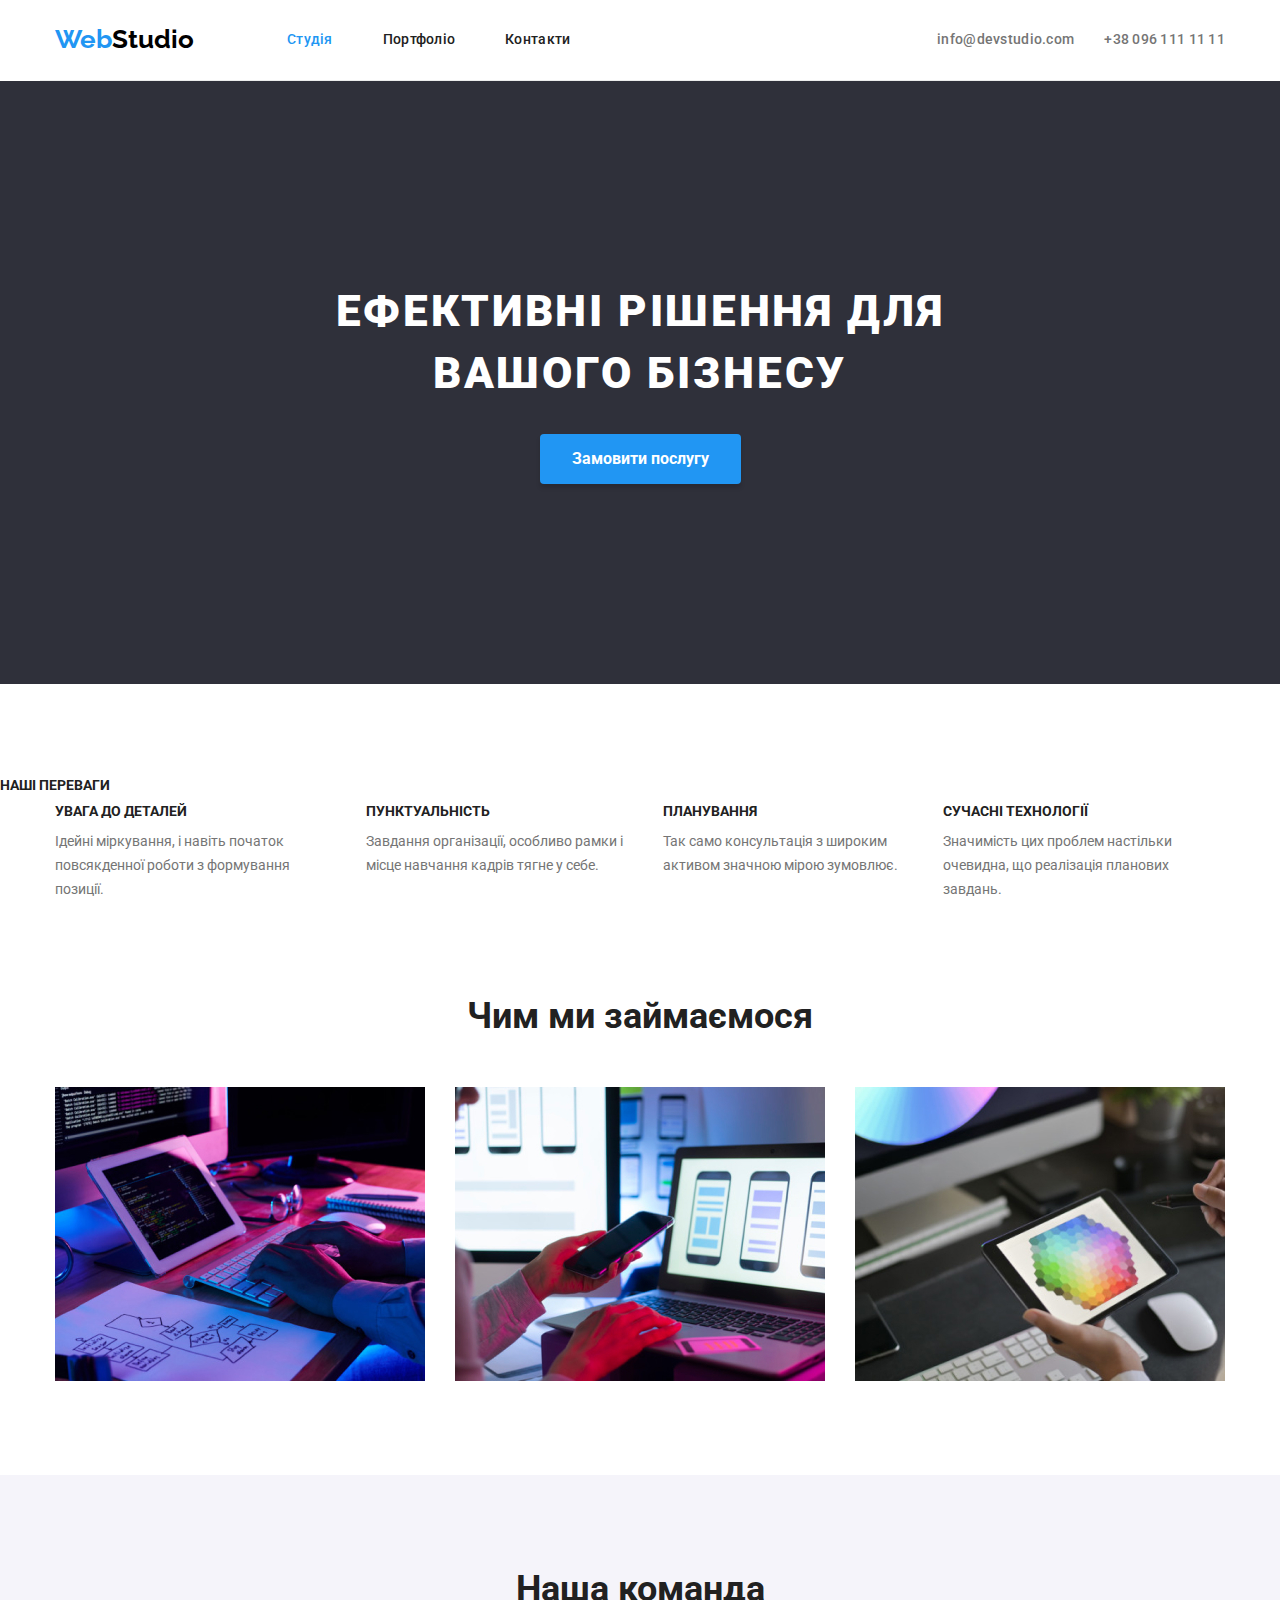
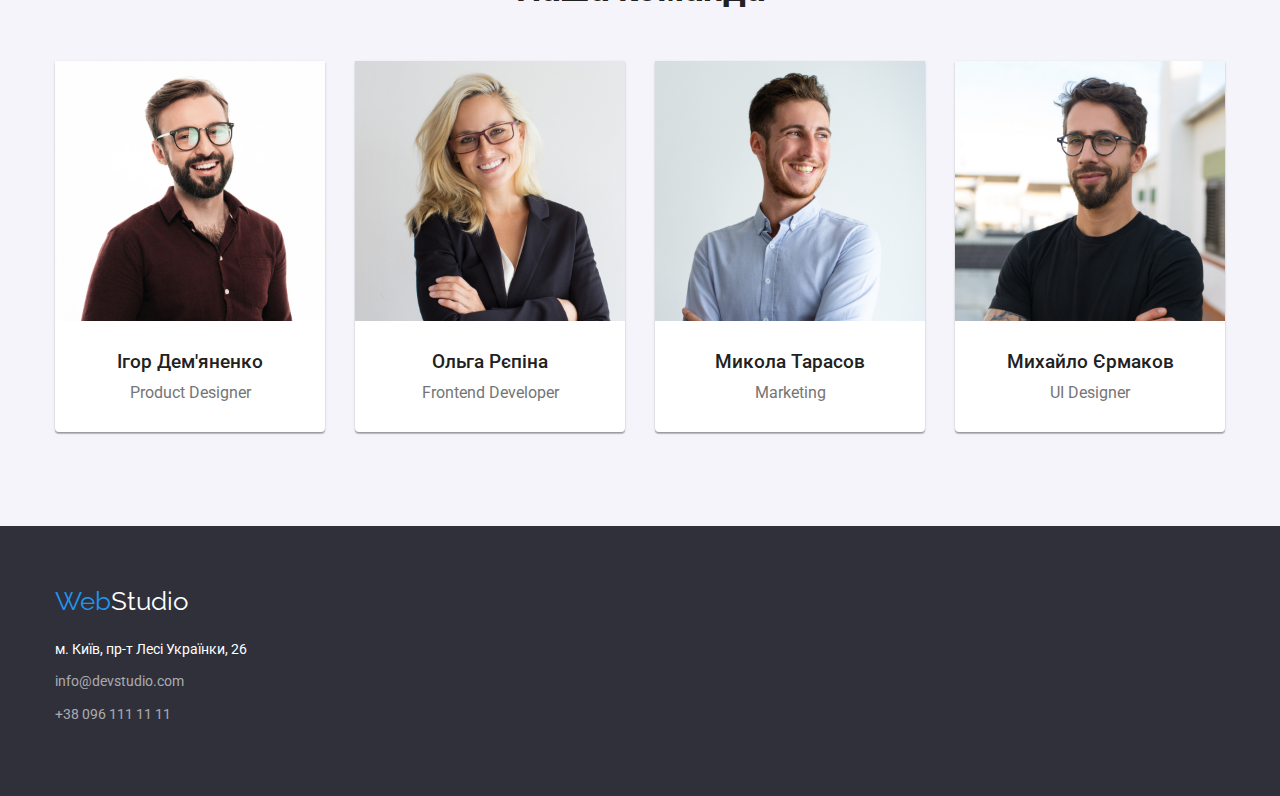
==== index.html @ a1585d73 "1.6" ====
<!DOCTYPE html>
<html lang="uk">

<head>
    <meta charset="UTF-8">
    <meta name="viewport" content="width=device-width, initial-scale=1.0">
    <link rel="preconnect" href="https://fonts.googleapis.com">
    <link rel="preconnect" href="https://fonts.gstatic.com" crossorigin>
    <link
        href="https://fonts.googleapis.com/css2?family=Raleway:wght@700&family=Roboto:wght@400;500;700;900&display=swap"
        rel="stylesheet">
    <link rel="stylesheet"
        href="https://cdnjs.cloudflare.com/ajax/libs/modern-normalize/1.0.0/modern-normalize.min.css" />
    <link rel="stylesheet" href="./CSS/styles.css">

    <title>Студія</title>
</head>

<body class="body">
    <header class="container">
        <div class="container-header">
            <nav class="site-nav">
                <a href="./index.html" lang="en" class="logo-web">Web<span class="colortext-black">Studio</span></a>
                <ul class="main-nav">
                    <li class="item"><a href="./index.html" class=link-active>Студія</a></li>
                    <li class="item"><a href="./portfolio.html" class=link>Портфоліо</a></li>
                    <li class="item"><a href="" class=link>Контакти</a></li>
                </ul>
            </nav>
            <ul class="auth-nav">
                <li class="item"><a href="mailto:info@devstudio.com" class="auth-link">info@devstudio.com</a></li>
                <li class="item"><a href="tel:+380961111111" class="auth-link">+38 096 111 11
                        11</a></li>
            </ul>
        </div>
    </header>
    <main>
        <section class="section-hero color-dark">
            <div class="container hero">
                <h1 class="hero-title">Ефективні рішення для вашого бізнесу</h1>
                <button class="button-index" type="button">Замовити послугу</button>
            </div>
        </section>
        <section class="section">
            <!--скрытый h2 НАШІ ПЕРЕВАГИ-->
            <h2 class="index-title1 hidden">Наші переваги</h2>
            <div class="container advantages">
                <ul class="advantages-list">
                    <li class="item">
                        <h3 class="index-title1">УВАГА ДО ДЕТАЛЕЙ</h3>
                        <p class="index-text1">Ідейні міркування, і навіть початок повсякденної роботи з формування
                            позиції.
                        </p>
                    </li>
                    <li class="item">
                        <h3 class="index-title1">ПУНКТУАЛЬНІСТЬ</h3>
                        <p class="index-text1">Завдання організації, особливо рамки і місце навчання кадрів тягне у
                            себе.</p>
                    </li>
                    <li class="item">
                        <h3 class="index-title1">ПЛАНУВАННЯ</h3>
                        <p class="index-text1">Так само консультація з широким активом значною мірою зумовлює.</p>
                    </li>
                    <li class="item">
                        <h3 class="index-title1">СУЧАСНІ ТЕХНОЛОГІЇ</h3>
                        <p class="index-text1">Значимість цих проблем настільки очевидна, що реалізація планових
                            завдань.</p>
                    </li>
                </ul>
            </div>
        </section>
        <section class="section-features">
            <div class="container-features">
                <h2 class="index-title0">Чим ми займаємося</h2>
                <ul class="features">
                    <!--заголовок для семантики, который есть в коде, но не виден пользователю-->
                    <li class="item"><img src="images/img1.jpg" alt="Набір тексу на клавіатурі" width="370"></li>
                    <li class="item"><img src="images/img2.jpg" alt="Користування ПК з телефоном" width="370"></li>
                    <li class="item"><img src="images/img3.jpg" alt="Підбір кольору на планшеті" width="370"></li>
                </ul>
            </div>
        </section>
        <section class="section color-lightdark">
            <div class="container">
                <h2 class="index-title0">Наша команда</h2>
                <ul class="team">
                    <li class="item"><img src="images/img21.jpg" alt="Ігор Дем'яненко Product Designer" width="270">
                        <div class="team-card">
                            <h3 class="index-title2">Ігор Дем'яненко</h3>
                            <p class="index-text2">Product Designer</p>
                        </div>
                    </li>
                    <li class="item"><img src="images/img22.jpg" alt="Ольга Рєпіна Frontend Developer" width="270">
                        <div class="team-card">
                            <h3 class="index-title2">Ольга Рєпіна</h3>
                            <p class="index-text2">Frontend Developer</p>
                        </div>
                    </li>
                    <li class="item"><img src="images/img23.jpg" alt="Микола Тарасов Маркетолог" width="270">
                        <div class="team-card">
                            <h3 class="index-title2">Микола Тарасов</h3>
                            <p class="index-text2">Marketing</p>
                        </div>
                    </li>
                    <li class="item"><img src="images/img24.jpg" alt="Михайло Єрмаков UI дизайнер" width="270">
                        <div class="team-card">
                            <h3 class="index-title2">Михайло Єрмаков</h3>
                            <p class="index-text2">UI Designer</p>
                        </div>
                    </li>
                </ul>
            </div>
        </section>
    </main>
    <footer class="footer">
        <div class="container">
            <a class="logo-footer" href="./index.html" lang="en">Web<span class="colortext-white">Studio</span></a>
            <address>
                <ul class="adress-list">
                    <li class="item"><a class=" text-footer" href="https://goo.gl/maps/eHnv2HKQCo3EBbyt8"
                            target="_blank" rel="noopener noreferrer nofollower">м. Київ, пр-т Лесі Українки, 26</a>
                    </li>
                    <li class="item"><a class=" text-footer60" href="mailto:info@devstudio.com">info@devstudio.com</a>
                    </li>
                    <li class="item"><a class=" text-footer60" href="tel:+380961111111">+38 096 111 11 11</a></li>
                </ul>
            </address>
        </div>
    </footer>
</body>

</html>
<!--фоны на сегментах-->
<!--aria-label добавить= вебинар 2 1:16-->
---- CSS/styles.css ----
:root {
    --primary-text-color: #757575;
    --title-text-color: #212121;
    --accent-color: #2196F3;
    --footer-color-60: rgba(255, 255, 255, 0.6);
    --footer-color: #000000;
    --secondary-title-color: #ffffff;
    --button-background-color: #F5F4FA;
    --background-color: color #FFFFFF;
    --background-color-dark: #2F303A;
}

.color-lightdark {
    background-color: var(--button-background-color);
}

.color-dark {
    background-color: #2F303A;
}


.body {

    color: var(--primary-text-color);
    background-color: var(--background-color);
    font-family: Roboto, sans-serif;
}

h1,
h2,
h3,
h4,
a,
p {
    margin-top: 0;
    margin-bottom: 0;
}

img {
    display: block;
}

ul {
    padding: 0;
    margin: 0;
}

.list {
    margin: 0;
    padding: 0;
    list-style: none;
}

.section {
    padding-top: 94px;
    padding-bottom: 94px;
}

.section-hero {
    padding-top: 200px;
    padding-bottom: 200px;

}

.visuality-hidden {
    position: absolute;
    white-space: nowrap;
    width: 1px;
    height: 1px;
    overflow: hidden;
    border: 0;
    padding: 0;
    clip: rect(0 0 0 0);
    clip-path: inset(50%);
    margin: -1px;
}

header {
    border-bottom: 1px;
    border-bottom-style: solid;
    border-color: rgba(236, 236, 236, 1);
}

.container-header {
    display: flex;
    align-items: center;
    justify-content: flex-start;

}

.container {
    margin-left: auto;
    margin-right: auto;
    width: 1200px;
    padding-left: 15px;
    padding-right: 15px;

}

.hero {
    text-align: center;
}



.advantages-list {
    padding: 0;
    list-style: none;
    display: flex;
    gap: 30px;
}

.advantages-list .item {
    padding: 0;
}

.about {
    padding-top: 47px;
}

.logo-web {
    text-decoration: none;
    color: var(--accent-color);
    font-family: 'Raleway';
    font-weight: 700;
    font-size: 26px;
    line-height: 1.2;
    padding-top: 24px;
    padding-bottom: 25px;
}

.colortext-black {
    color: var(--footer-color);
    /*logo <span>*/
}

.colortext-white {
    font-family: 'Raleway';
    color: var(--secondary-title-color);
}

.site-nav {
    display: flex;
    align-items: center;
    line-height: 16px;
}

.main-nav {
    margin: 0;
    padding: 0;
    display: flex;
    list-style: none;
    margin-left: 93px;
}

.main-nav li {
    margin: 0;
    padding: 0;
    margin-right: 50px;
}


.main-nav .link {
    display: block;
    margin: 0;
    text-decoration: none;
    color: var(--title-text-color);
    font-weight: 500;
    font-size: 14px;
    line-height: 1.14;
    letter-spacing: 0.02em;
    padding-top: 32px;
    padding-bottom: 32px;
    box-sizing: border-box;
}

.link-active {
    display: block;
    text-decoration: none;
    color: var(--accent-color);
    font-weight: 500;
    font-size: 14px;
    line-height: 1.14;
    letter-spacing: 0.02em;
    padding-top: 32px;
    padding-bottom: 32px;
    box-sizing: border-box;
}


.link:hover,
.link:focus,
.link:active {
    color: var(--accent-color);
}

.auth-nav {
    margin: 0;
    display: flex;
    list-style: none;
    margin-left: auto;
    text-decoration: none;


}

.auth-nav .item {
    padding: 0;
    display: flex;
    text-decoration: none;
    font-size: 14px;
    color: var(--primary-text-color);
    letter-spacing: 0.02em;
    list-style: none;
    box-sizing: border-box;

}


.auth-link {
    text-decoration: none;
    color: var(--primary-text-color);
    font-weight: 500;
    line-height: 1.14;
    letter-spacing: 0.02em;
    padding-top: 32px;
    padding-bottom: 32px;
}

.auth-nav .item+.item {
    margin-left: 30px;
}

.auth-link:hover,
.auth-link:focus,
.auth-link:active {
    text-decoration: none;
    color: var(--accent-color);
    display: flex;
}

.button-index {
    text-decoration: none;
    background-color: var(--accent-color);
    color: var(--secondary-title-color);
    box-shadow: 0px 4px 4px rgba(0, 0, 0, 0.15);
    border: none;
    border-radius: 4px;
    cursor: pointer;
    padding: 10px 32px;
    left: 692px;
    font-size: 16px;
    line-height: 1.85;
    font-weight: 700;

}


.hero-title {
    margin-left: auto;
    margin-right: auto;
    margin-bottom: 30px;
    font-weight: 900;
    font-size: 44px;
    line-height: 1.4;
    letter-spacing: 0.06em;
    text-transform: uppercase;
    text-align: center;
    max-width: 696px;
    color: var(--secondary-title-color)
}

.section-features {
    padding-bottom: 94px;
}

.container-features {
    margin-left: auto;
    margin-right: auto;
    width: 1200px;
    padding-left: 15px;
    padding-right: 15px;
}

.features {
    padding: 0;
    list-style: none;
    display: flex;
    gap: 30px;
}

.features .item {
    padding: 0;
    border-bottom: 5px;
    border-bottom-right-radius: 5px;
}


.index-title0 {
    margin: 0px;
    margin-bottom: 50px;
    color: var(--title-text-color);
    font-size: 36px;
    line-height: 1.16;
    text-align: center;
}


.index-title1 {
    margin-bottom: 10px;
    color: var(--title-text-color);
    font-size: 14px;
    line-height: 1.14;
    text-transform: uppercase;
}

.index-text1 {
    line-height: 1.71;
    font-weight: 400;
    font-size: 14px;
}



.index-title2 {
    margin-bottom: 10px;
    color: var(--title-text-color);
    font-weight: 500;
    line-height: 1.19;
    text-align: center;
}

.index-text2 {
    margin: 0;
    padding: 0;
    font-size: 16px;
    line-height: 1.19;
    text-align: center;
}

.footer {
    padding-top: 60px;
    padding-bottom: 60px;
    background-color: var(--background-color-dark);

}

.logo-footer {
    padding: 0;
    text-decoration: none;
    color: var(--accent-color);
    font-family: 'Raleway';
    font-size: 26px;
    line-height: 1.2;
}

.adress-list {
    list-style: none;
    margin-top: 20px;
}

.adress-list .item {
    margin: 0;
    margin-bottom: 9px;
}

.text-footer {
    text-decoration: none;
    color: var(--secondary-title-color);
    font-style: normal;
    font-size: 14px;
    line-height: 1.7;
}

.text-footer:focus,
.text-footer:hover,
.text-footer:active {
    color: var(--accent-color);
}

.text-footer60 {
    text-decoration: none;
    color: var(--footer-color-60);
    font-size: 14px;
    font-style: normal;
    line-height: 1.7;
}

.portfolio-filter {
    padding-bottom: 50px;
    list-style: none;
    display: flex;
    align-items: center;
    list-style: none;
    justify-content: center;
    gap: 8px;
}


.text-footer60:focus,
.text-footer60:hover,
.text-footer60:active {
    color: var(--accent-color);
}



.button-portfolio {
    padding-left: 22px;
    padding-top: 6px;
    padding-right: 22px;
    padding-bottom: 6px;
    background-color: var(--button-background-color);
    color: var(--title-text-color);
    border-radius: 4px;
    cursor: pointer;
    font-weight: 500;
    font-size: 16px;
    line-height: 1.63;
    border-style: none;
}

.button-portfolio:hover,
.button-portfolio:focus,
.button-portfolio:active {
    background-color: var(--accent-color);
    color: var(--secondary-title-color);
    box-shadow: 0px 3px 1px rgba(0, 0, 0, 0.1), 0px 1px 2px rgba(0, 0, 0, 0.08), 0px 2px 2px rgba(0, 0, 0, 0.12);
    border-radius: 4px;
    cursor: pointer;
}

.portfolio {
    display: flex;
    flex-wrap: wrap;
    gap: 30px;
    list-style: none;
}

.portfolio .item {
    width: 370px;
}


.portfolio-title {
    color: var(--title-text-color);
    font-size: 18px;
    line-height: 1.8;
    letter-spacing: 0.06em;
}

.portfolio-card {
    padding: 24px;
    border-left: 1px solid rgba(238, 238, 238, 1);
    border-right: 1px solid rgba(238, 238, 238, 1);

    border-bottom: 1px solid rgba(238, 238, 238, 1);
}

.portfolio-text {
    font-size: 16px;
    line-height: 1.88;
}

.team-card {
    padding-top: 30px;
    padding-bottom: 30px;
}

.team {
    display: flex;
    background: var(--button-background-color);
    list-style: none;
    gap: 30px;
}

.team .item {
    background-color: var(--secondary-title-color);
    padding: 0;
    border-radius: 0px 0px 4px 4px;
    box-shadow: 0px 1px 3px rgba(0, 0, 0, 0.12), 0px 1px 1px rgba(0, 0, 0, 0.14), 0px 2px 1px rgba(0, 0, 0, 0.2);
}

.color-test {
    background-color: darkkhaki;
}

.color-test2 {
    background-color: khaki;
}
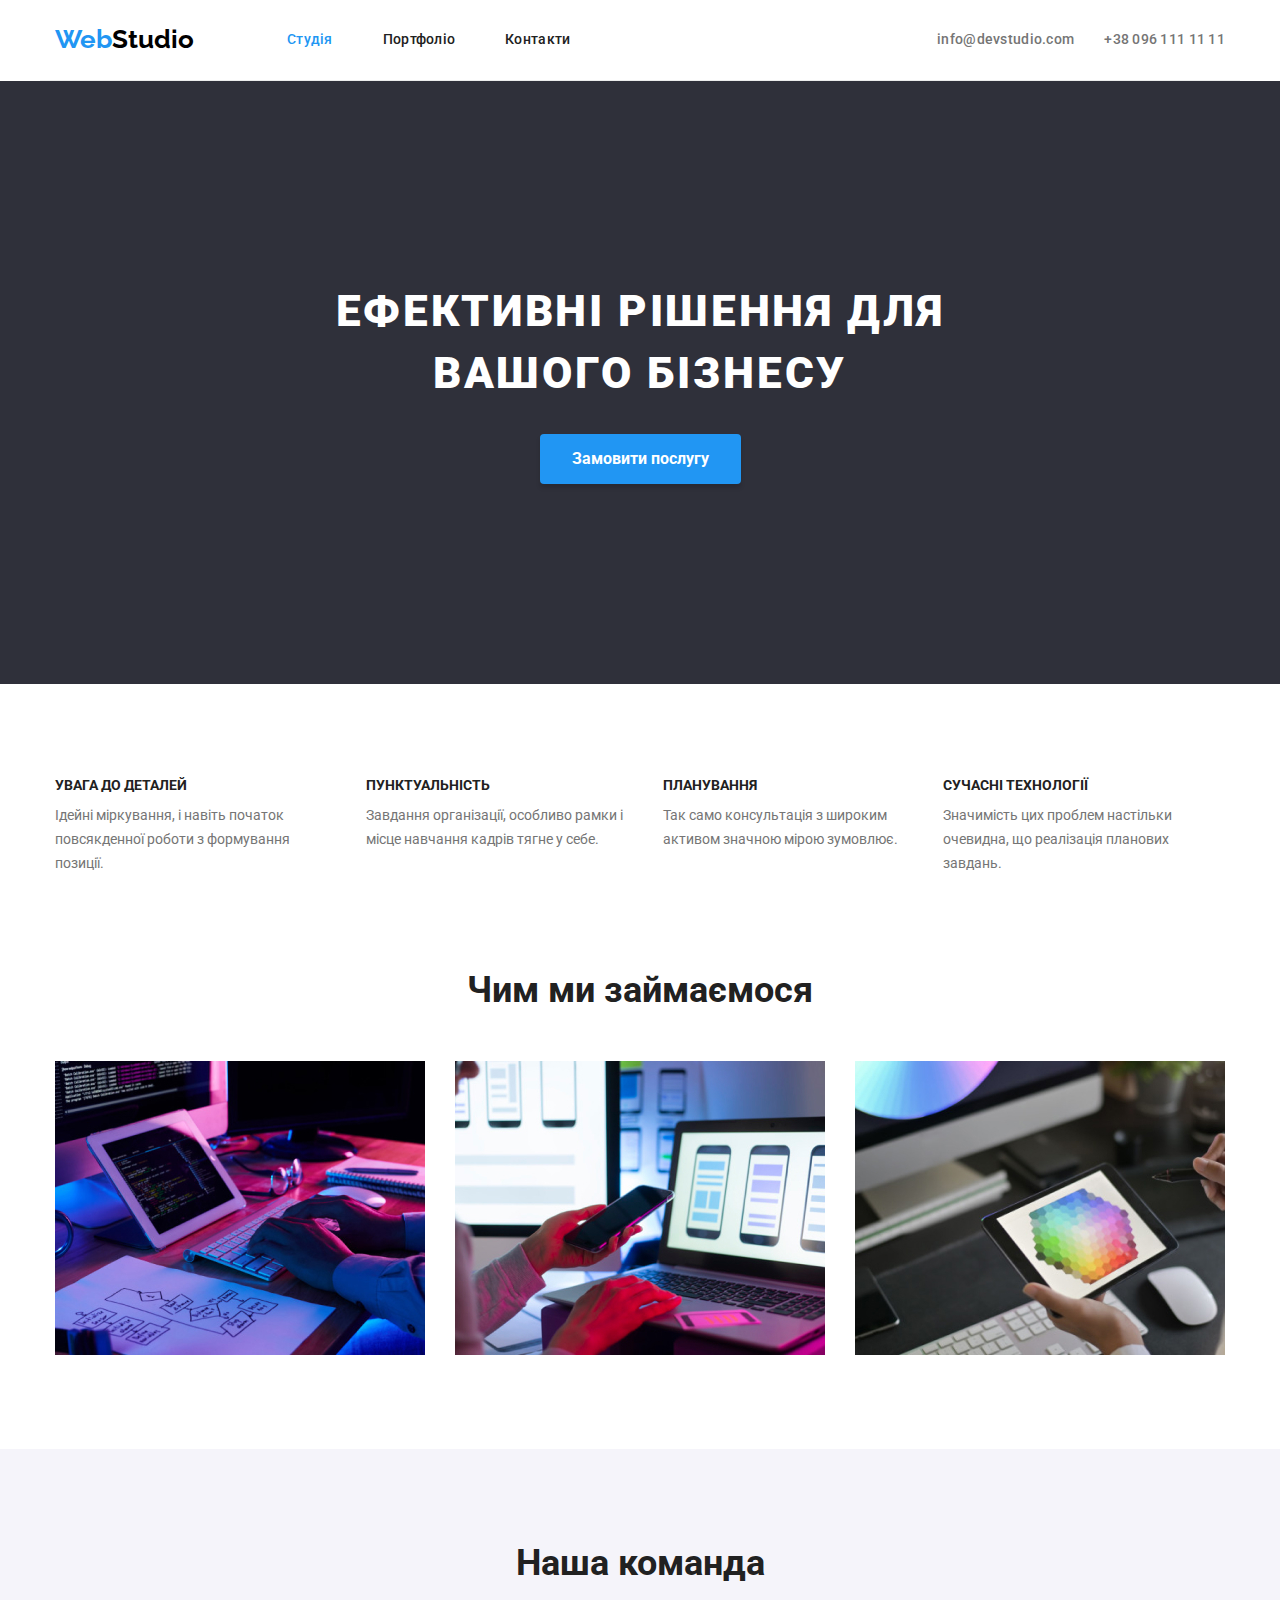
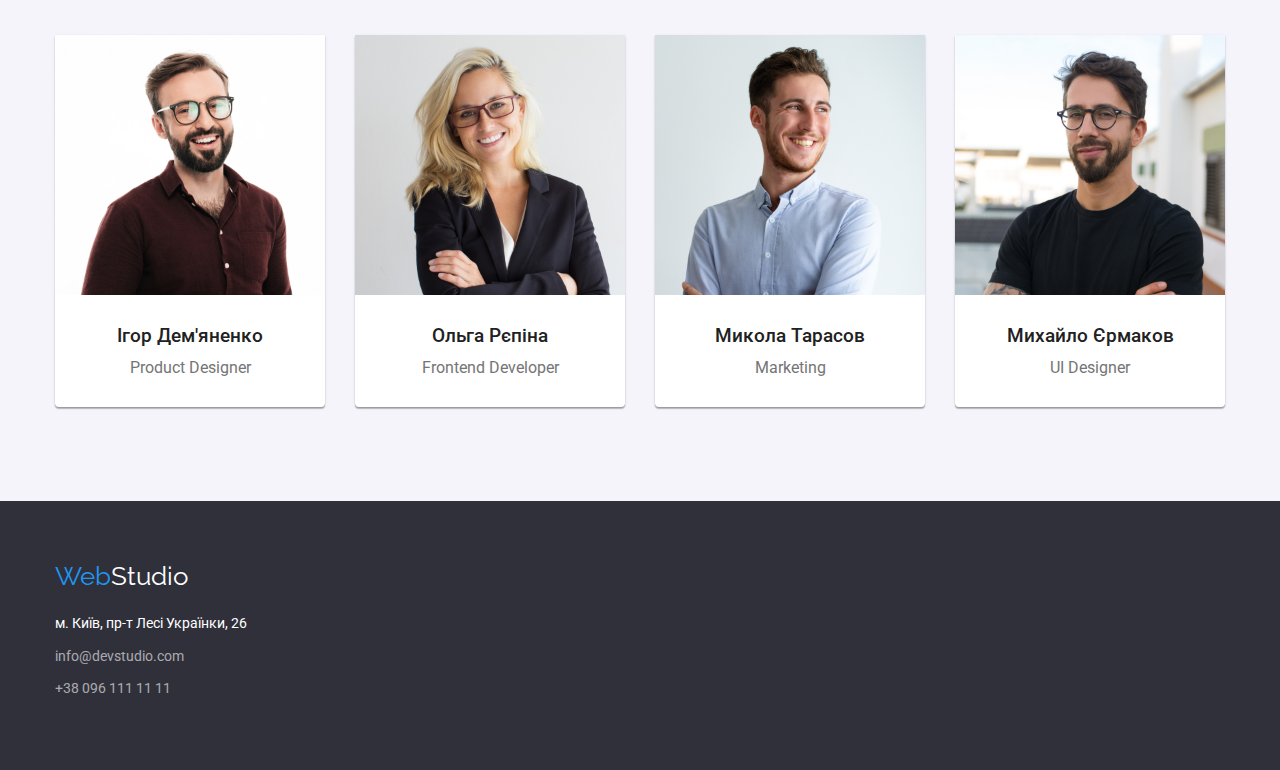
==== commit 15c9480d: "1.6.2 fixed" ====
--- a/index.html
+++ b/index.html
@@ -10,7 +10,7 @@
         href="https://fonts.googleapis.com/css2?family=Raleway:wght@700&family=Roboto:wght@400;500;700;900&display=swap"
         rel="stylesheet">
     <link rel="stylesheet"
-        href="https://cdnjs.cloudflare.com/ajax/libs/modern-normalize/1.0.0/modern-normalize.min.css" />
+        href="https://cdnjs.cloudflare.com/ajax/libs/modern-normalize/1.0.0/modern-normalize.min.css">
     <link rel="stylesheet" href="./CSS/styles.css">
 
     <title>Студія</title>
@@ -42,8 +42,7 @@
             </div>
         </section>
         <section class="section">
-            <!--скрытый h2 НАШІ ПЕРЕВАГИ-->
-            <h2 class="index-title1 hidden">Наші переваги</h2>
+            <h2 class="index-title1 visuality-hidden">Наші переваги</h2>
             <div class="container advantages">
                 <ul class="advantages-list">
                     <li class="item">
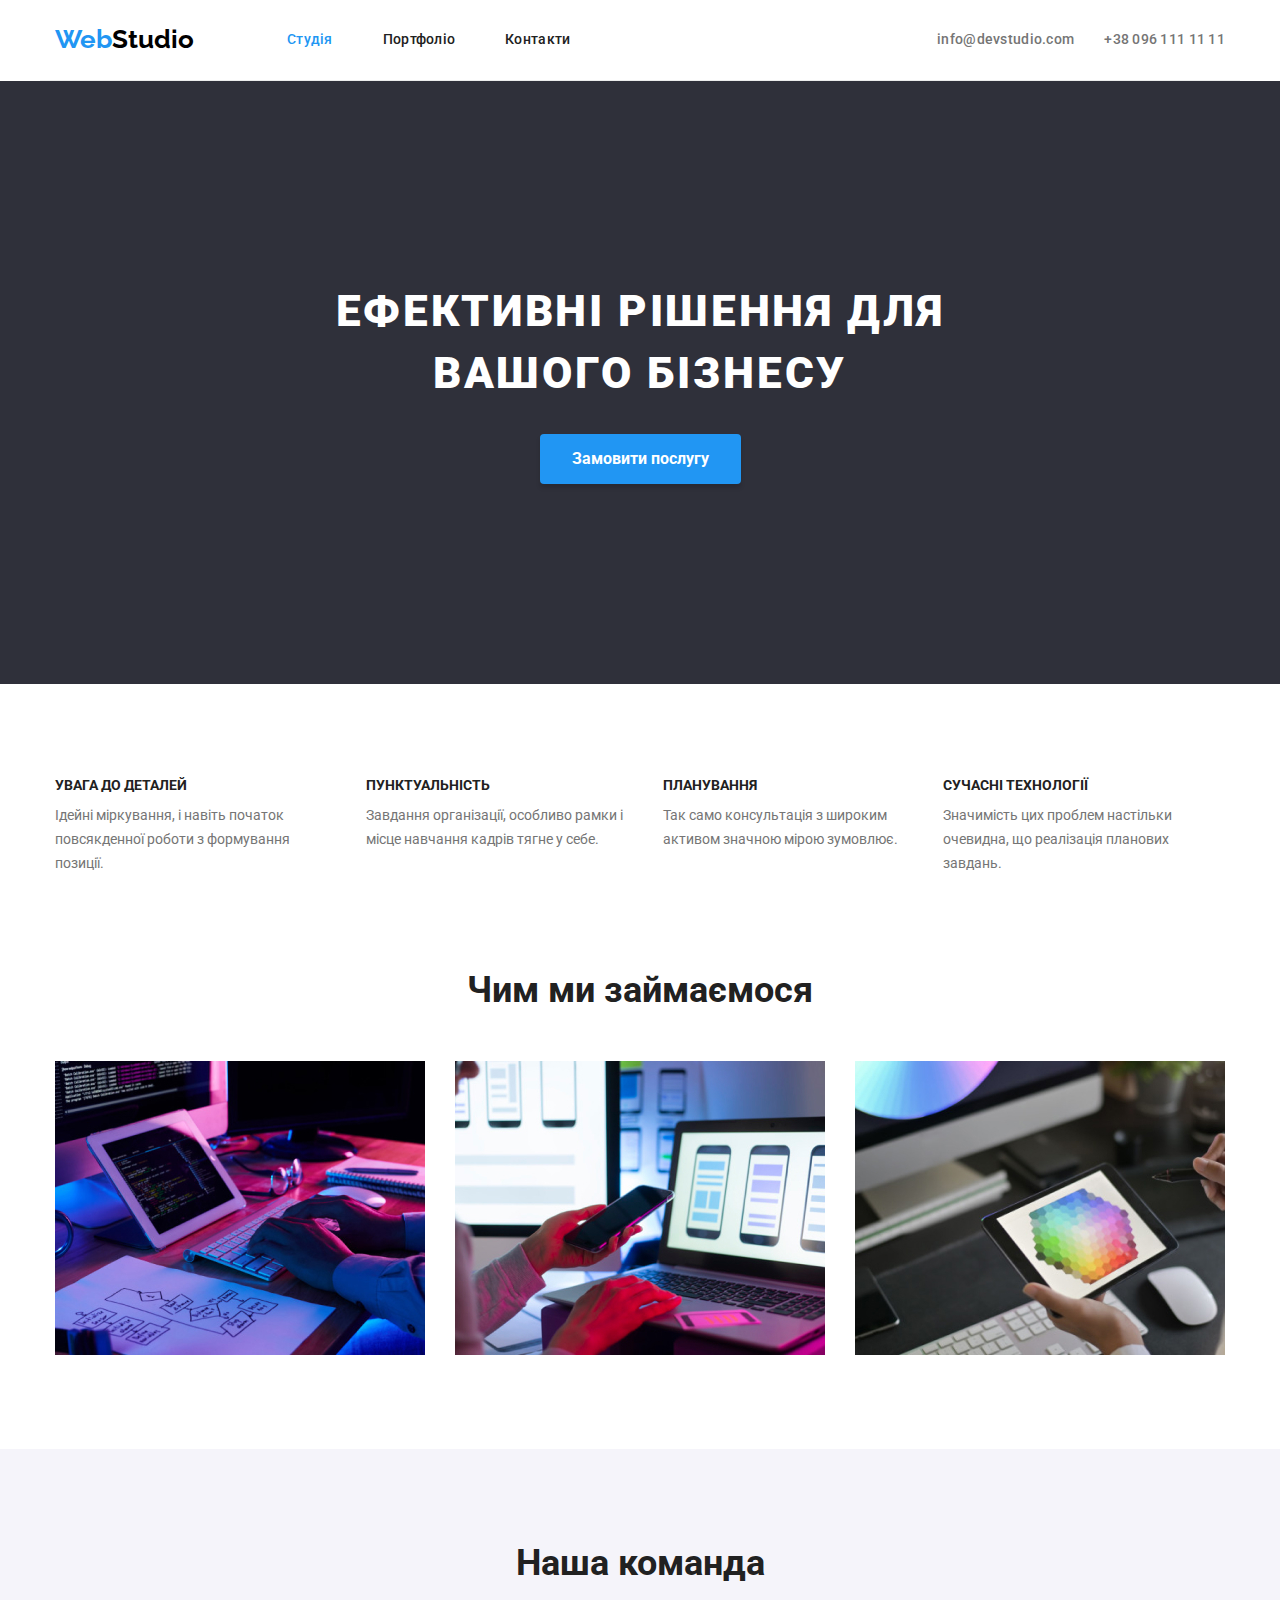
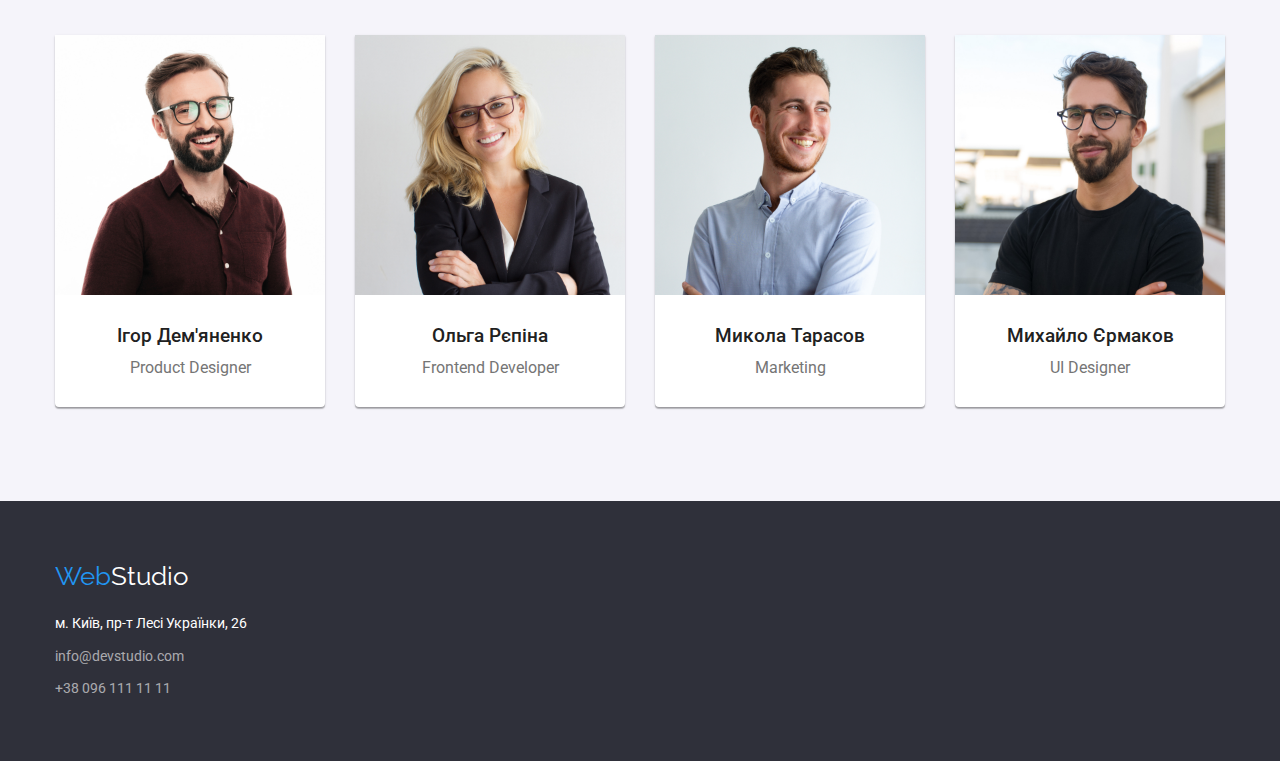
==== commit 6a85c32d: "1.7.2" ====
--- a/index.html
+++ b/index.html
@@ -115,7 +115,7 @@
         <div class="container">
             <a class="logo-footer" href="./index.html" lang="en">Web<span class="colortext-white">Studio</span></a>
             <address>
-                <ul class="adress-list">
+                <ul class="address-list">
                     <li class="item"><a class=" text-footer" href="https://goo.gl/maps/eHnv2HKQCo3EBbyt8"
                             target="_blank" rel="noopener noreferrer nofollower">м. Київ, пр-т Лесі Українки, 26</a>
                     </li>
@@ -128,6 +128,4 @@
     </footer>
 </body>
 
-</html>
-<!--фоны на сегментах-->
-<!--aria-label добавить= вебинар 2 1:16-->+</html>--- a/CSS/styles.css
+++ b/CSS/styles.css
@@ -18,7 +18,6 @@
     background-color: #2F303A;
 }
 
-
 .body {
 
     color: var(--primary-text-color);
@@ -101,8 +100,6 @@
     text-align: center;
 }
 
-
-
 .advantages-list {
     padding: 0;
     list-style: none;
@@ -131,7 +128,6 @@
 
 .colortext-black {
     color: var(--footer-color);
-    /*logo <span>*/
 }
 
 .colortext-white {
@@ -354,14 +350,18 @@
     line-height: 1.2;
 }
 
-.adress-list {
+.address-list {
     list-style: none;
     margin-top: 20px;
 }
 
-.adress-list .item {
+.address-list .item {
     margin: 0;
     margin-bottom: 9px;
+}
+
+.address-list .item:last-child {
+    margin-bottom: 0px;
 }
 
 .text-footer {
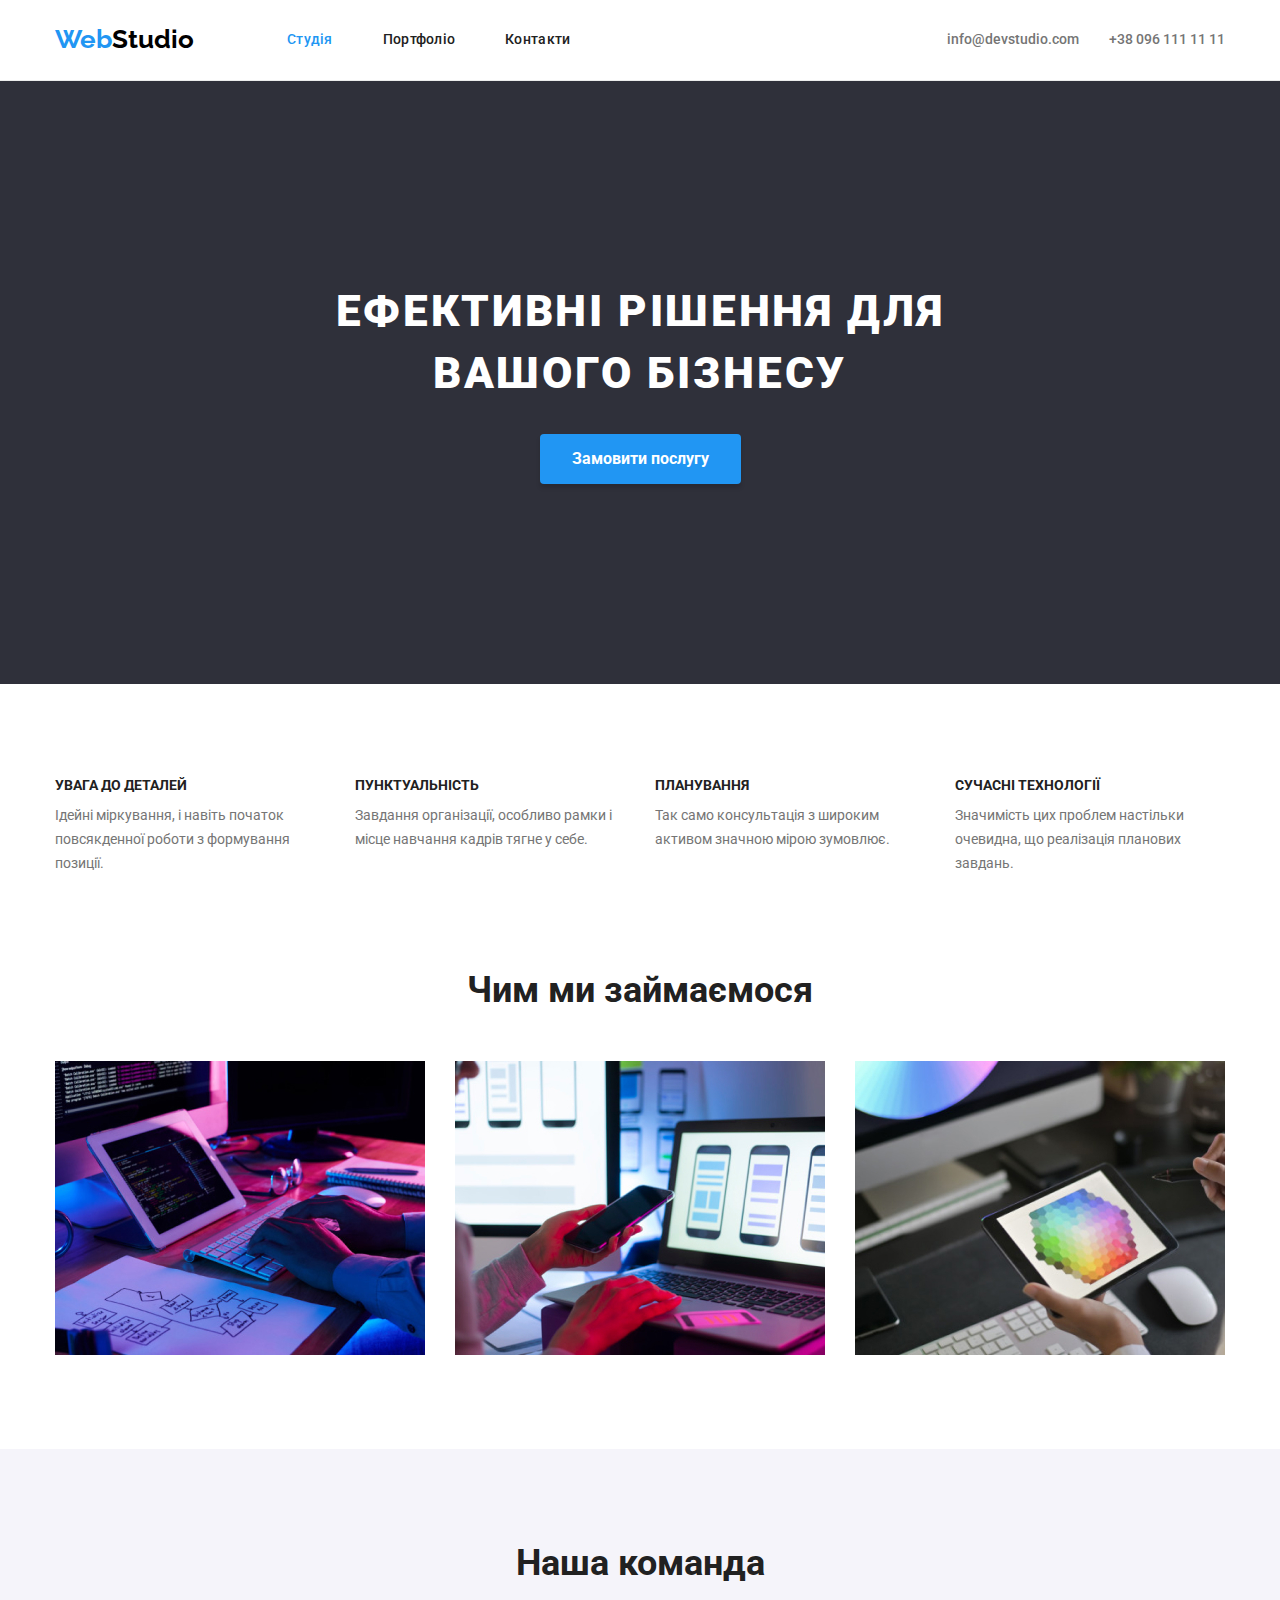
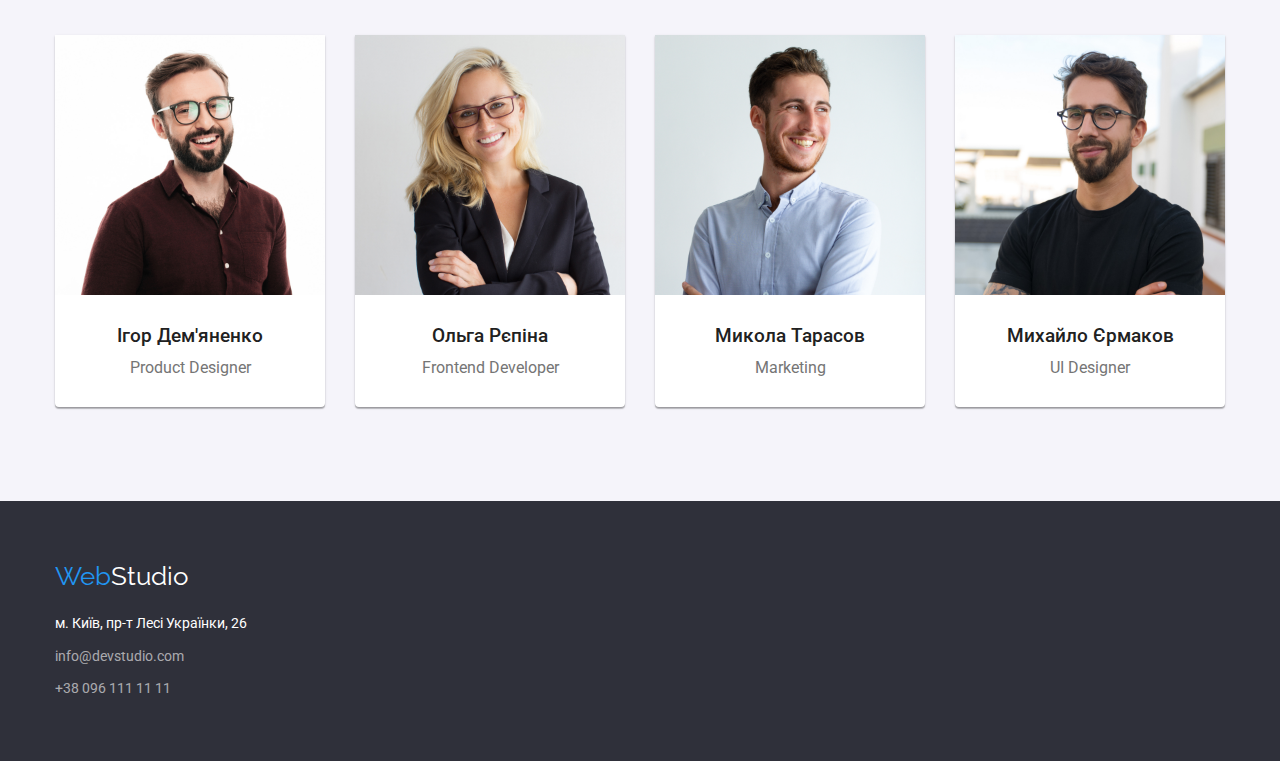
==== commit b2f5b6ae: "1.8 fixed" ====
--- a/index.html
+++ b/index.html
@@ -17,7 +17,7 @@
 </head>
 
 <body class="body">
-    <header class="container">
+    <header class="header">
         <div class="container-header">
             <nav class="site-nav">
                 <a href="./index.html" lang="en" class="logo-web">Web<span class="colortext-black">Studio</span></a>
@@ -72,7 +72,6 @@
             <div class="container-features">
                 <h2 class="index-title0">Чим ми займаємося</h2>
                 <ul class="features">
-                    <!--заголовок для семантики, который есть в коде, но не виден пользователю-->
                     <li class="item"><img src="images/img1.jpg" alt="Набір тексу на клавіатурі" width="370"></li>
                     <li class="item"><img src="images/img2.jpg" alt="Користування ПК з телефоном" width="370"></li>
                     <li class="item"><img src="images/img3.jpg" alt="Підбір кольору на планшеті" width="370"></li>
@@ -119,9 +118,10 @@
                     <li class="item"><a class=" text-footer" href="https://goo.gl/maps/eHnv2HKQCo3EBbyt8"
                             target="_blank" rel="noopener noreferrer nofollower">м. Київ, пр-т Лесі Українки, 26</a>
                     </li>
-                    <li class="item"><a class=" text-footer60" href="mailto:info@devstudio.com">info@devstudio.com</a>
+                    <li class="item"><a class=" text-footer-contact"
+                            href="mailto:info@devstudio.com">info@devstudio.com</a>
                     </li>
-                    <li class="item"><a class=" text-footer60" href="tel:+380961111111">+38 096 111 11 11</a></li>
+                    <li class="item"><a class=" text-footer-contact" href="tel:+380961111111">+38 096 111 11 11</a></li>
                 </ul>
             </address>
         </div>
--- a/CSS/styles.css
+++ b/CSS/styles.css
@@ -29,7 +29,6 @@
 h2,
 h3,
 h4,
-a,
 p {
     margin-top: 0;
     margin-bottom: 0;
@@ -40,15 +39,12 @@
 }
 
 ul {
+    list-style: none;
     padding: 0;
     margin: 0;
 }
 
-.list {
-    margin: 0;
-    padding: 0;
-    list-style: none;
-}
+
 
 .section {
     padding-top: 94px;
@@ -74,7 +70,7 @@
     margin: -1px;
 }
 
-header {
+.header {
     border-bottom: 1px;
     border-bottom-style: solid;
     border-color: rgba(236, 236, 236, 1);
@@ -83,7 +79,11 @@
 .container-header {
     display: flex;
     align-items: center;
-    justify-content: flex-start;
+    margin-left: auto;
+    margin-right: auto;
+    width: 1200px;
+    padding-left: 15px;
+    padding-right: 15px;
 
 }
 
@@ -101,14 +101,14 @@
 }
 
 .advantages-list {
-    padding: 0;
-    list-style: none;
+
     display: flex;
     gap: 30px;
 }
 
 .advantages-list .item {
-    padding: 0;
+    flex-basis: calc((100% - 30px * 3) / 4);
+
 }
 
 .about {
@@ -142,23 +142,20 @@
 }
 
 .main-nav {
-    margin: 0;
-    padding: 0;
-    display: flex;
-    list-style: none;
+    display: flex;
     margin-left: 93px;
 }
 
-.main-nav li {
-    margin: 0;
-    padding: 0;
+.main-nav .item {
     margin-right: 50px;
 }
 
+.main-nav .item:last-child {
+    margin-right: 0px;
+}
 
 .main-nav .link {
     display: block;
-    margin: 0;
     text-decoration: none;
     color: var(--title-text-color);
     font-weight: 500;
@@ -167,7 +164,6 @@
     letter-spacing: 0.02em;
     padding-top: 32px;
     padding-bottom: 32px;
-    box-sizing: border-box;
 }
 
 .link-active {
@@ -180,7 +176,6 @@
     letter-spacing: 0.02em;
     padding-top: 32px;
     padding-bottom: 32px;
-    box-sizing: border-box;
 }
 
 
@@ -191,34 +186,22 @@
 }
 
 .auth-nav {
-    margin: 0;
-    display: flex;
-    list-style: none;
+    display: flex;
     margin-left: auto;
     text-decoration: none;
-
-
-}
-
-.auth-nav .item {
-    padding: 0;
-    display: flex;
-    text-decoration: none;
-    font-size: 14px;
-    color: var(--primary-text-color);
-    letter-spacing: 0.02em;
-    list-style: none;
-    box-sizing: border-box;
-
-}
-
-
-.auth-link {
-    text-decoration: none;
-    color: var(--primary-text-color);
+    font-size: 14px;
     font-weight: 500;
     line-height: 1.14;
-    letter-spacing: 0.02em;
+}
+
+.auth-nav .item {
+    color: var(--primary-text-color);
+}
+
+
+.auth-link {
+    text-decoration: none;
+    color: var(--primary-text-color);
     padding-top: 32px;
     padding-bottom: 32px;
 }
@@ -230,9 +213,7 @@
 .auth-link:hover,
 .auth-link:focus,
 .auth-link:active {
-    text-decoration: none;
-    color: var(--accent-color);
-    display: flex;
+    color: var(--accent-color);
 }
 
 .button-index {
@@ -249,6 +230,11 @@
     line-height: 1.85;
     font-weight: 700;
 
+}
+
+.button-index:hover,
+.button-index:focus {
+    background-color: rgba(24, 140, 232, 1);
 }
 
 
@@ -279,21 +265,18 @@
 }
 
 .features {
-    padding: 0;
-    list-style: none;
     display: flex;
     gap: 30px;
 }
 
 .features .item {
-    padding: 0;
+    flex-basis: calc((100% - 30px * 3) / 3);
     border-bottom: 5px;
     border-bottom-right-radius: 5px;
 }
 
 
 .index-title0 {
-    margin: 0px;
     margin-bottom: 50px;
     color: var(--title-text-color);
     font-size: 36px;
@@ -327,8 +310,6 @@
 }
 
 .index-text2 {
-    margin: 0;
-    padding: 0;
     font-size: 16px;
     line-height: 1.19;
     text-align: center;
@@ -338,25 +319,21 @@
     padding-top: 60px;
     padding-bottom: 60px;
     background-color: var(--background-color-dark);
-
 }
 
 .logo-footer {
-    padding: 0;
+    display: block;
     text-decoration: none;
     color: var(--accent-color);
     font-family: 'Raleway';
     font-size: 26px;
     line-height: 1.2;
-}
-
-.address-list {
-    list-style: none;
-    margin-top: 20px;
-}
+    margin-bottom: 20px;
+}
+
+.address-list {}
 
 .address-list .item {
-    margin: 0;
     margin-bottom: 9px;
 }
 
@@ -378,7 +355,7 @@
     color: var(--accent-color);
 }
 
-.text-footer60 {
+.text-footer-contact {
     text-decoration: none;
     color: var(--footer-color-60);
     font-size: 14px;
@@ -388,10 +365,8 @@
 
 .portfolio-filter {
     padding-bottom: 50px;
-    list-style: none;
     display: flex;
     align-items: center;
-    list-style: none;
     justify-content: center;
     gap: 8px;
 }
@@ -434,7 +409,6 @@
     display: flex;
     flex-wrap: wrap;
     gap: 30px;
-    list-style: none;
 }
 
 .portfolio .item {
@@ -470,13 +444,12 @@
 .team {
     display: flex;
     background: var(--button-background-color);
-    list-style: none;
     gap: 30px;
 }
 
 .team .item {
+    flex-basis: calc((100% - 30px * 3) / 4);
     background-color: var(--secondary-title-color);
-    padding: 0;
     border-radius: 0px 0px 4px 4px;
     box-shadow: 0px 1px 3px rgba(0, 0, 0, 0.12), 0px 1px 1px rgba(0, 0, 0, 0.14), 0px 2px 1px rgba(0, 0, 0, 0.2);
 }
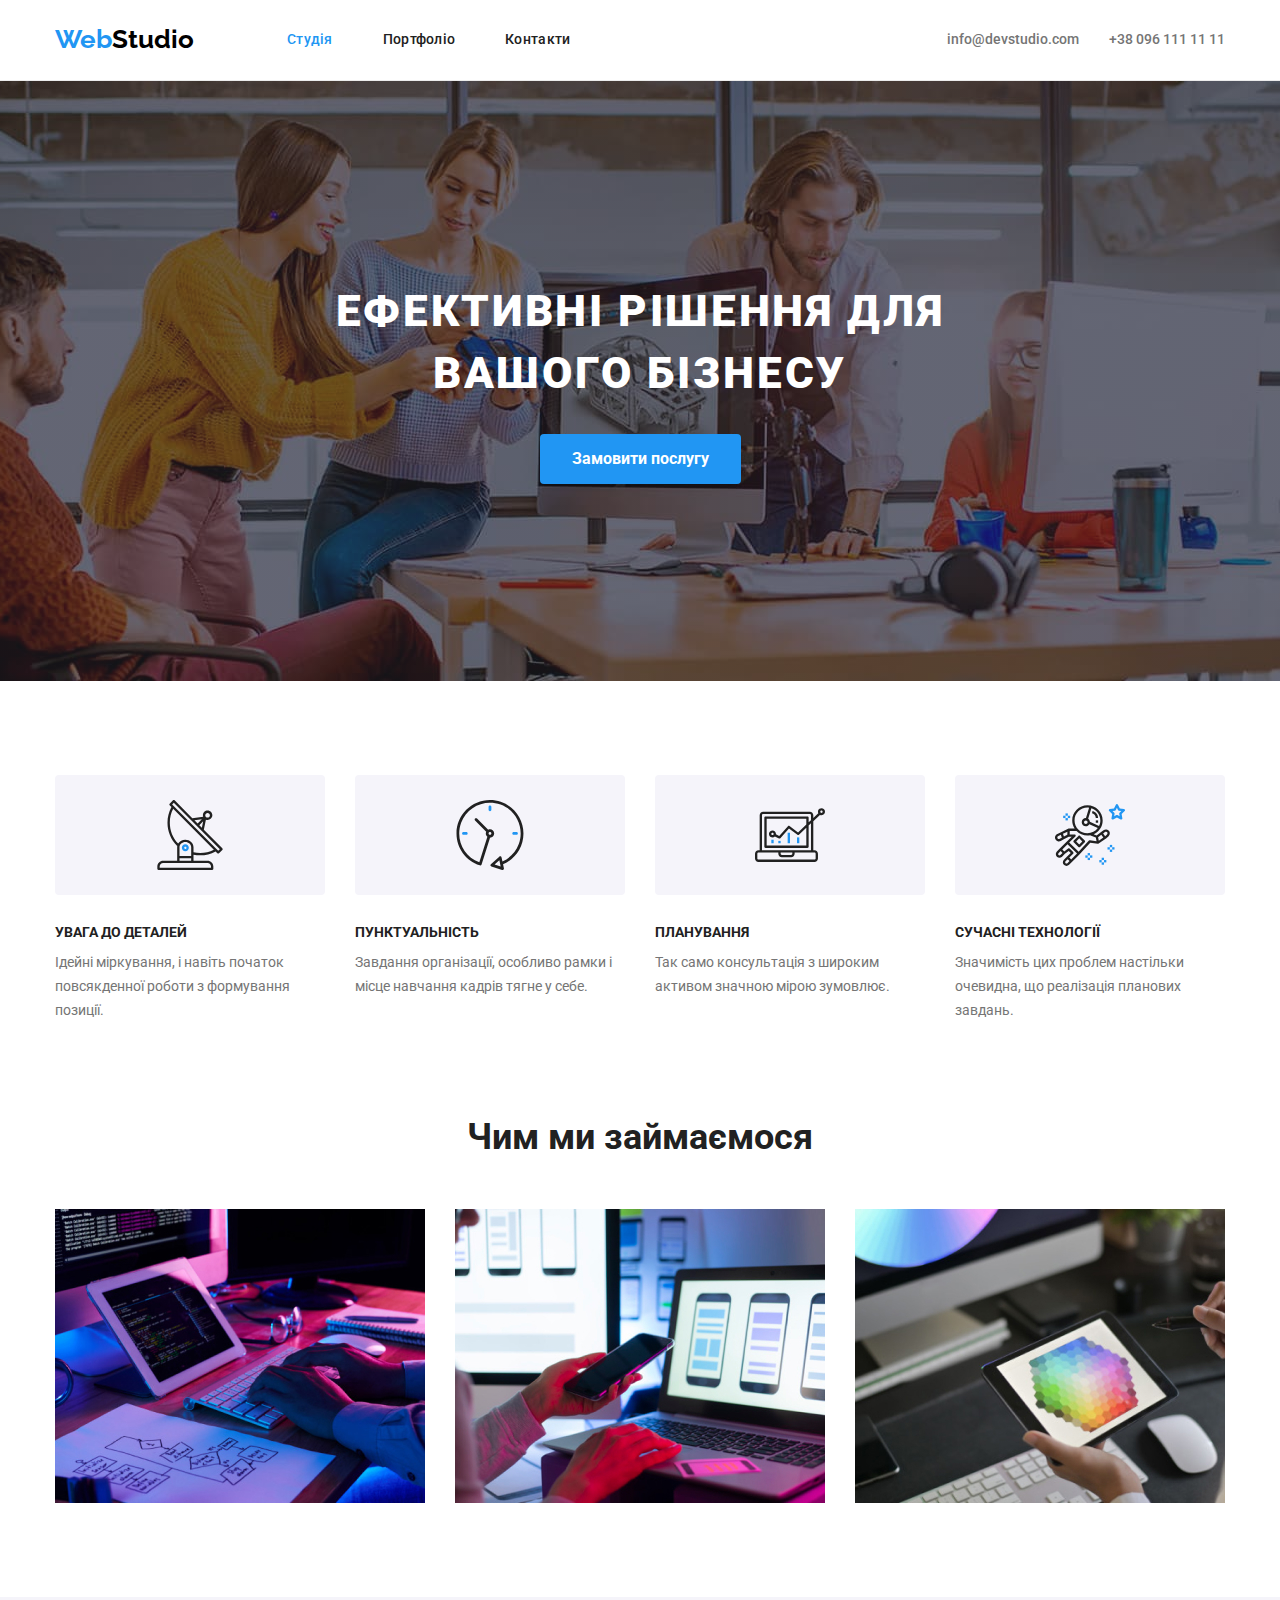
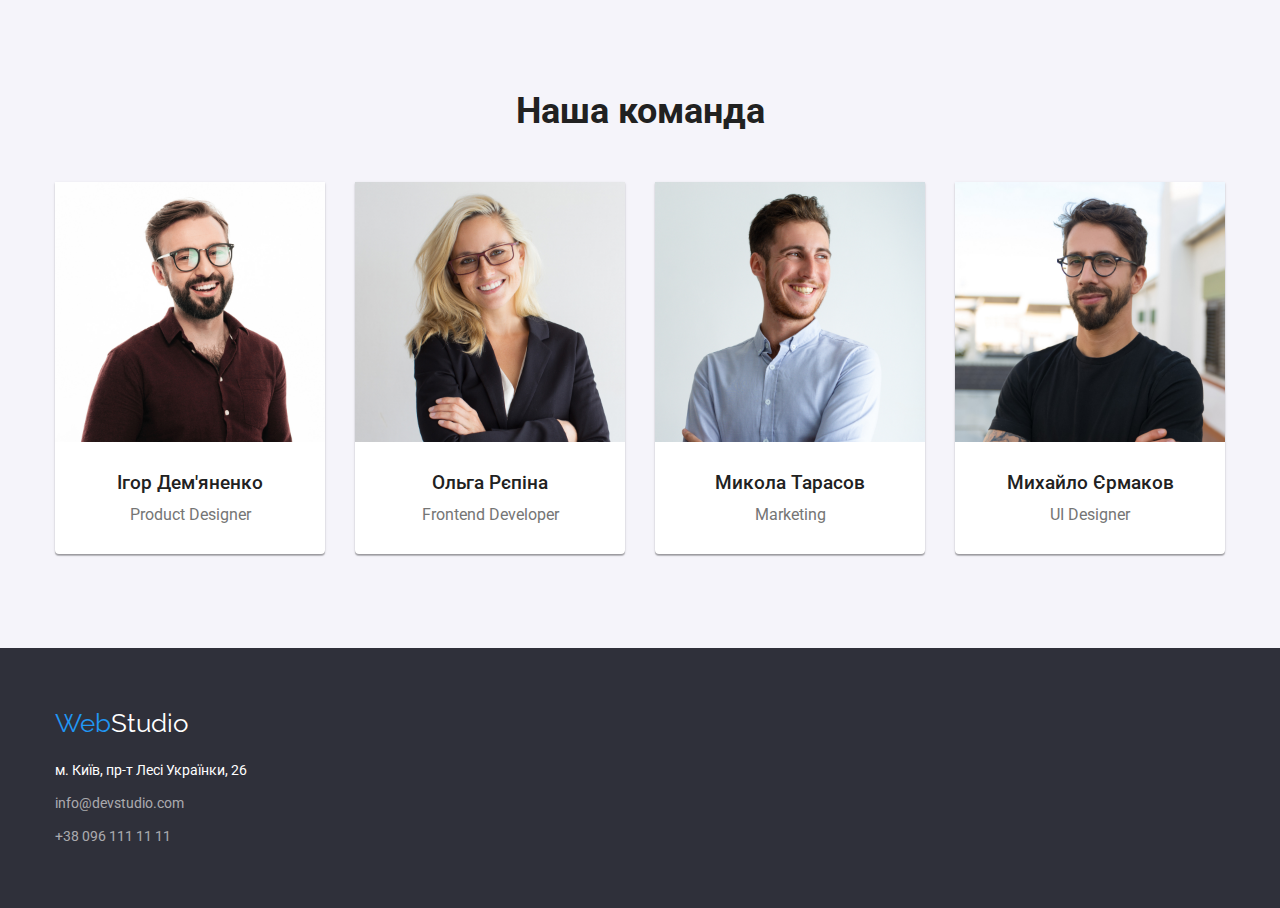
==== commit 3c4092c3: "1.2 icons" ====
--- a/index.html
+++ b/index.html
@@ -35,8 +35,8 @@
         </div>
     </header>
     <main>
-        <section class="section-hero color-dark">
-            <div class="container hero">
+        <section class="section-hero overlay">
+            <div class="container">
                 <h1 class="hero-title">Ефективні рішення для вашого бізнесу</h1>
                 <button class="button-index" type="button">Замовити послугу</button>
             </div>
@@ -46,21 +46,41 @@
             <div class="container advantages">
                 <ul class="advantages-list">
                     <li class="item">
+                        <div class="advantages-box">
+                            <svg class="advantages-icon" width="70" height="70">
+                                <use href="./images/icons.svg#antenna"></use>
+                            </svg>
+                        </div>
                         <h3 class="index-title1">УВАГА ДО ДЕТАЛЕЙ</h3>
                         <p class="index-text1">Ідейні міркування, і навіть початок повсякденної роботи з формування
                             позиції.
                         </p>
                     </li>
                     <li class="item">
+                        <div class="advantages-box">
+                            <svg class="advantages-icon" width="70" height="70">
+                                <use href="./images/icons.svg#clock"></use>
+                            </svg>
+                        </div>
                         <h3 class="index-title1">ПУНКТУАЛЬНІСТЬ</h3>
                         <p class="index-text1">Завдання організації, особливо рамки і місце навчання кадрів тягне у
                             себе.</p>
                     </li>
                     <li class="item">
+                        <div class="advantages-box">
+                            <svg class="advantages-icon" width="70" height="70">
+                                <use href="./images/icons.svg#diagram"></use>
+                            </svg>
+                        </div>
                         <h3 class="index-title1">ПЛАНУВАННЯ</h3>
                         <p class="index-text1">Так само консультація з широким активом значною мірою зумовлює.</p>
                     </li>
                     <li class="item">
+                        <div class="advantages-box">
+                            <svg class="advantages-icon" width="70" height="70">
+                                <use href="./images/icons.svg#astronaut"></use>
+                            </svg>
+                        </div>
                         <h3 class="index-title1">СУЧАСНІ ТЕХНОЛОГІЇ</h3>
                         <p class="index-text1">Значимість цих проблем настільки очевидна, що реалізація планових
                             завдань.</p>
--- a/CSS/styles.css
+++ b/CSS/styles.css
@@ -8,6 +8,8 @@
     --button-background-color: #F5F4FA;
     --background-color: color #FFFFFF;
     --background-color-dark: #2F303A;
+    --background-primary: color #ececec;
+    --background-secondary: rgba(245, 244, 250, 1);
 }
 
 .color-lightdark {
@@ -44,8 +46,6 @@
     margin: 0;
 }
 
-
-
 .section {
     padding-top: 94px;
     padding-bottom: 94px;
@@ -54,7 +54,8 @@
 .section-hero {
     padding-top: 200px;
     padding-bottom: 200px;
-
+    /* background-color: #C4C4C4; */
+    text-align: center;
 }
 
 .visuality-hidden {
@@ -96,8 +97,16 @@
 
 }
 
-.hero {
-    text-align: center;
+.overlay {
+    max-width: 1600px;
+    height: 600px;
+    margin-right: auto;
+    margin-left: auto;
+    background-image: linear-gradient(rgba(47, 48, 58, 0.4), rgba(47, 48, 58, 0.4)), url(../images/overlayimg.jpg);
+    /* background-image: linear-gradient(rgba(47, 48, 58, 0.4)), url(../images/overlayimg.jpg); */
+    background-repeat: no-repeat;
+    background-size: cover;
+    background-position: center;
 }
 
 .advantages-list {
@@ -110,6 +119,19 @@
     flex-basis: calc((100% - 30px * 3) / 4);
 
 }
+
+.advantages-box {
+    display: flex;
+    align-items: center;
+    justify-content: center;
+    margin-bottom: 30px;
+    width: 270px;
+    height: 120px;
+    background-color: var(--background-secondary);
+    border-radius: 4px;
+}
+
+.advantages-icon {}
 
 .about {
     padding-top: 47px;
@@ -204,6 +226,7 @@
     color: var(--primary-text-color);
     padding-top: 32px;
     padding-bottom: 32px;
+    display: block;
 }
 
 .auth-nav .item+.item {
@@ -270,7 +293,7 @@
 }
 
 .features .item {
-    flex-basis: calc((100% - 30px * 3) / 3);
+    flex-basis: calc((100% - 30px * 2) / 3);
     border-bottom: 5px;
     border-bottom-right-radius: 5px;
 }
